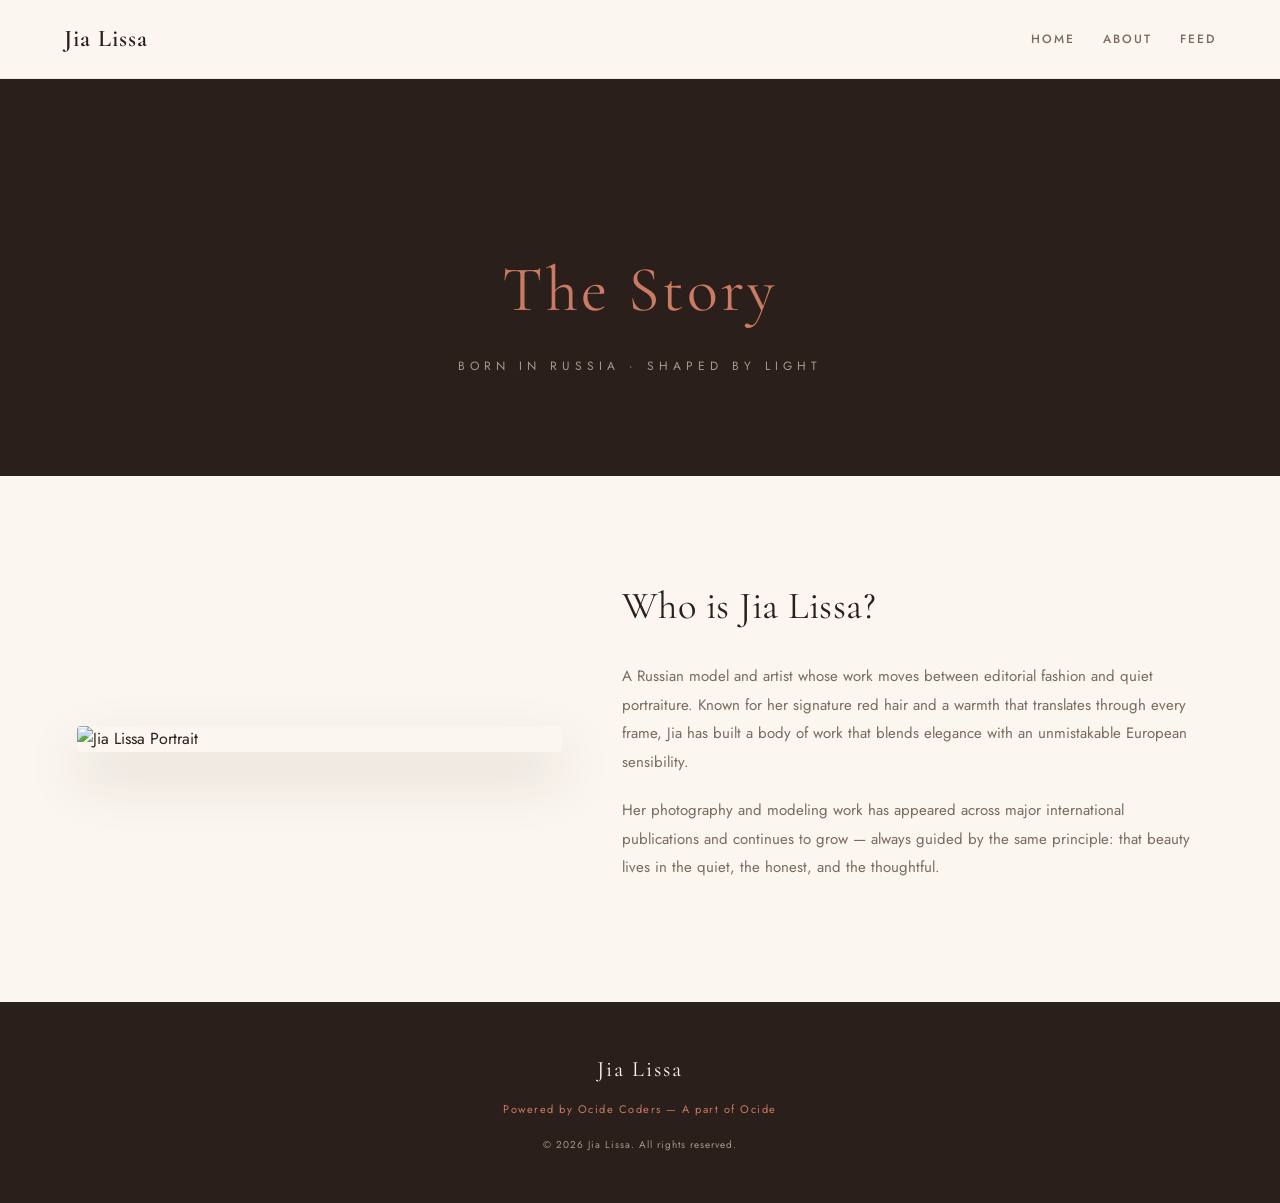
==== about.html @ 5b908af6 "Initial setup: Jia Lissa site structure — split hero, intro, featured, feed scroller, about" ====
<!DOCTYPE html>
<html lang="en">
<head>
    <meta charset="UTF-8">
    <meta name="viewport" content="width=device-width, initial-scale=1.0">
    <title>About Jia Lissa | Biography</title>
    <meta name="description" content="The official biography of Jia Lissa — Russian model and artist.">
    <meta name="theme-color" content="#2A1F1A">
    <link rel="canonical" href="https://jia-lissa.onrender.com/about.html">
    <link rel="icon" type="image/svg+xml" href="favicon.svg">
    <link rel="preconnect" href="https://fonts.googleapis.com">
    <link rel="preconnect" href="https://fonts.gstatic.com" crossorigin>
    <link href="https://fonts.googleapis.com/css2?family=Cormorant+Garamond:ital,wght@0,300;0,400;0,600;1,400&family=Jost:wght@300;400;500;600&family=JetBrains+Mono:wght@400&display=swap" rel="stylesheet">
    <link rel="stylesheet" href="style.css">
</head>
<body>
    <header class="main-header">
        <div class="logo">Jia Lissa</div>
        <nav>
            <a href="index.html">Home</a>
            <a href="about.html">About</a>
            <a href="feed.html">Feed</a>
        </nav>
    </header>

    <section class="about-hero">
        <h1>The Story</h1>
        <p>Born in Russia · Shaped by Light</p>
    </section>

    <section class="about-content">
        <div class="bio-grid">
            <div class="bio-image">
                <img src="" alt="Jia Lissa Portrait">
            </div>
            <div class="bio-text">
                <h2>Who is Jia Lissa?</h2>
                <p>A Russian model and artist whose work moves between editorial fashion and quiet portraiture. Known for her signature red hair and a warmth that translates through every frame, Jia has built a body of work that blends elegance with an unmistakable European sensibility.</p>
                <p>Her photography and modeling work has appeared across major international publications and continues to grow — always guided by the same principle: that beauty lives in the quiet, the honest, and the thoughtful.</p>
            </div>
        </div>
    </section>

    <footer>
        <div class="footer-content">
            <p class="footer-logo">Jia Lissa</p>
            <p class="footer-credit">Powered by Ocide Coders — A part of Ocide</p>
            <p class="footer-copy">&copy; 2026 Jia Lissa. All rights reserved.</p>
        </div>
    </footer>

    <script src="data.js"></script>
    <script src="main.js"></script>
</body>
</html>
---- style.css ----
/* ===================================================================
   JIA LISSA — MASTER STYLESHEET
   Ocide Coders — 2026
   =================================================================== */

* { margin: 0; padding: 0; box-sizing: border-box; }
html { scroll-behavior: smooth; -webkit-text-size-adjust: 100%; }
img { max-width: 100%; display: block; }
a { text-decoration: none; color: inherit; }
button { font-family: inherit; cursor: pointer; }

:root {
    --ivory: #FBF6EF;
    --cream: #F5EDE1;
    --espresso: #2A1F1A;
    --espresso-soft: #3D2E26;
    --cognac: #A0522D;
    --cognac-soft: rgba(160, 82, 45, 0.12);
    --rose: #C97B63;
    --rose-soft: rgba(201, 123, 99, 0.15);
    --charcoal: #1A1310;
    --muted: #7A6B60;
    --muted-2: #A8998C;
}

body {
    font-family: 'Jost', -apple-system, BlinkMacSystemFont, sans-serif;
    background: var(--ivory);
    color: var(--espresso);
    line-height: 1.6;
    -webkit-font-smoothing: antialiased;
    overflow-x: hidden;
}

/* ===== HEADER ===== */
.main-header {
    display: flex;
    justify-content: space-between;
    align-items: center;
    padding: 20px 5%;
    background: rgba(251, 246, 239, 0.95);
    backdrop-filter: blur(10px);
    -webkit-backdrop-filter: blur(10px);
    position: sticky;
    top: 0;
    z-index: 1000;
    border-bottom: 1px solid rgba(42, 31, 26, 0.06);
}
.logo {
    font-family: 'Cormorant Garamond', serif;
    font-size: 24px;
    font-weight: 600;
    letter-spacing: 1px;
    color: var(--espresso);
    white-space: nowrap;
}
.main-header nav {
    display: flex;
    gap: 28px;
    flex-wrap: nowrap;
}
.main-header nav a {
    font-size: 12px;
    font-weight: 500;
    letter-spacing: 2px;
    text-transform: uppercase;
    color: var(--muted);
    transition: color 0.3s ease;
}
.main-header nav a:hover { color: var(--cognac); }

/* ===== BUTTONS ===== */
.btn-outline {
    display: inline-block;
    padding: 14px 38px;
    border: 1px solid var(--cognac);
    color: var(--cognac);
    font-size: 11px;
    letter-spacing: 3px;
    text-transform: uppercase;
    font-family: 'Jost', sans-serif;
    transition: all 0.4s ease;
    background: transparent;
    cursor: pointer;
}
.btn-outline:hover {
    background: var(--cognac);
    color: var(--ivory);
}

/* ===== SECTION TITLE ===== */
.section-title {
    text-align: center;
    margin-bottom: 60px;
}
.section-title h2 {
    font-family: 'Cormorant Garamond', serif;
    font-size: clamp(1.8rem, 4vw, 2.8rem);
    font-weight: 400;
    letter-spacing: 1px;
    color: var(--espresso);
    margin-bottom: 18px;
}
.divider {
    width: 60px;
    height: 1px;
    background: var(--cognac);
    margin: 0 auto;
}
.section-sub {
    font-family: 'Cormorant Garamond', serif;
    font-style: italic;
    font-size: 15px;
    color: var(--muted);
    margin-top: 18px;
}

/* ===== HERO — SPLIT SCREEN ===== */
.hero-split {
    display: grid;
    grid-template-columns: 1.15fr 1fr;
    min-height: 100vh;
    overflow: hidden;
}
.hero-visual {
    position: relative;
    overflow: hidden;
    background: var(--espresso);
}
.hero-slideshow {
    position: absolute;
    inset: 0;
}
.hero-slide {
    position: absolute;
    inset: 0;
    background-size: cover;
    background-position: center top;
    background-repeat: no-repeat;
    opacity: 0;
    transform: scale(1.05);
    transition: opacity 2s ease-in-out, transform 6s ease-out;
}
.hero-slide.active {
    opacity: 1;
    transform: scale(1.12);
}
.hero-visual-overlay {
    position: absolute;
    inset: 0;
    background: linear-gradient(90deg, transparent 60%, rgba(42, 31, 26, 0.15) 100%);
    pointer-events: none;
    z-index: 2;
}
.hero-text {
    display: flex;
    flex-direction: column;
    justify-content: center;
    padding: 80px 8%;
    background: var(--ivory);
    position: relative;
    z-index: 3;
}
.hero-eyebrow {
    font-size: 11px;
    letter-spacing: 5px;
    text-transform: uppercase;
    color: var(--cognac);
    margin-bottom: 26px;
}
.hero-text h1 {
    font-family: 'Cormorant Garamond', serif;
    font-size: clamp(3rem, 8vw, 6.5rem);
    font-weight: 300;
    line-height: 0.95;
    color: var(--espresso);
    letter-spacing: -1px;
    margin-bottom: 30px;
}
.hero-text h1 .italic {
    font-style: italic;
    font-weight: 400;
    color: var(--cognac);
}
.hero-line {
    width: 60px;
    height: 1px;
    background: var(--cognac);
    margin-bottom: 30px;
}
.hero-lead {
    font-size: 15px;
    line-height: 1.8;
    color: var(--muted);
    max-width: 400px;
    margin-bottom: 40px;
}

/* ===== INTRO SECTION ===== */
.intro-section {
    display: grid;
    grid-template-columns: 1fr 1.1fr;
    align-items: center;
    gap: 70px;
    max-width: 1200px;
    margin: 0 auto;
    padding: 120px 6%;
    background: var(--cream);
}
.intro-image-wrap {
    position: relative;
}
.intro-image-wrap::before {
    content: '';
    position: absolute;
    top: 18px;
    left: 18px;
    right: -18px;
    bottom: -18px;
    border: 1px solid var(--cognac);
    z-index: 0;
    pointer-events: none;
}
.intro-image-wrap img {
    position: relative;
    width: 100%;
    display: block;
    border-radius: 4px;
    z-index: 1;
}
.intro-text-wrap { max-width: 520px; }
.intro-eyebrow {
    font-size: 11px;
    letter-spacing: 5px;
    text-transform: uppercase;
    color: var(--cognac);
    margin-bottom: 20px;
}
.intro-text-wrap h2 {
    font-family: 'Cormorant Garamond', serif;
    font-size: clamp(1.8rem, 4vw, 2.6rem);
    font-weight: 400;
    color: var(--espresso);
    margin-bottom: 22px;
    letter-spacing: 0.5px;
}
.intro-divider {
    width: 50px;
    height: 1px;
    background: var(--cognac);
    margin-bottom: 28px;
}
.intro-text {
    font-size: 15px;
    line-height: 1.9;
    color: var(--muted);
}
@media (max-width: 900px) {
    .intro-section {
        grid-template-columns: 1fr;
        gap: 50px;
        padding: 80px 6%;
    }
    .intro-text-wrap {
        max-width: 100%;
        text-align: center;
    }
    .intro-divider { margin: 0 auto 28px; }
    .intro-image-wrap::before {
        top: 12px; left: 12px; right: -12px; bottom: -12px;
    }
    .intro-image-wrap {
        max-width: 320px;
        margin: 0 auto;
    }
}
@media (max-width: 480px) {
    .intro-image-wrap { max-width: 260px; }
}

/* ===== FEATURED (Masonry) ===== */
.featured-section {
    padding: 100px 6%;
    background: var(--ivory);
}
.featured-grid {
    column-count: 3;
    column-gap: 18px;
    max-width: 1300px;
    margin: 0 auto;
}
.featured-grid img {
    width: 100%;
    height: auto;
    margin-bottom: 18px;
    border-radius: 4px;
    display: block;
    cursor: pointer;
    break-inside: avoid;
    filter: brightness(0.98);
    transition: transform 0.5s ease, filter 0.5s ease, box-shadow 0.5s ease;
}
.featured-grid img:hover {
    transform: scale(1.02);
    filter: brightness(1.05);
    box-shadow: 0 20px 40px rgba(42, 31, 26, 0.12);
}
@media (max-width: 900px) {
    .featured-grid { column-count: 2; column-gap: 12px; }
    .featured-grid img { margin-bottom: 12px; }
}
@media (max-width: 500px) {
    .featured-section { padding: 60px 4%; }
    .featured-grid { column-count: 2; column-gap: 10px; }
}

/* ===== JIA CTA CARD ===== */
.jia-cta-section {
    padding: 100px 6%;
    background: var(--cream);
}
.jia-cta-wrap {
    max-width: 720px;
    margin: 0 auto;
}
.jia-cta-card {
    position: relative;
    padding: 70px 48px;
    text-align: center;
    background: linear-gradient(180deg, #2A1F1A 0%, #3D2E26 100%);
    border: 1px solid rgba(201, 123, 99, 0.3);
    border-radius: 20px;
    overflow: hidden;
    transition: all 0.4s ease;
}
.jia-cta-card::before {
    content: '';
    position: absolute;
    top: 0; left: 50%;
    transform: translateX(-50%);
    width: 300px;
    height: 2px;
    background: linear-gradient(90deg, transparent, var(--rose), transparent);
    filter: blur(8px);
}
.jia-cta-card:hover {
    border-color: var(--rose);
    transform: translateY(-4px);
    box-shadow: 0 30px 60px rgba(201, 123, 99, 0.15);
}
.jia-cta-eyebrow {
    position: relative;
    z-index: 1;
    font-family: 'JetBrains Mono', monospace;
    font-size: 11px;
    letter-spacing: 5px;
    text-transform: uppercase;
    color: var(--rose);
    margin-bottom: 24px;
}
.jia-cta-card h2 {
    position: relative;
    z-index: 1;
    font-family: 'Cormorant Garamond', serif;
    font-size: clamp(1.6rem, 4vw, 2.4rem);
    font-weight: 400;
    color: #F4E9D5;
    letter-spacing: 0.5px;
    line-height: 1.3;
    margin-bottom: 32px;
}
.jia-cta-divider {
    position: relative;
    z-index: 1;
    width: 60px;
    height: 1px;
    background: linear-gradient(90deg, transparent, var(--rose), transparent);
    margin: 0 auto 36px;
}
.jia-cta-btn {
    position: relative;
    z-index: 1;
    display: inline-flex;
    align-items: center;
    gap: 12px;
    padding: 16px 42px;
    border: 1px solid var(--rose);
    color: var(--rose);
    background: transparent;
    font-size: 11px;
    letter-spacing: 3px;
    text-transform: uppercase;
    font-family: 'Jost', sans-serif;
    transition: all 0.4s ease;
}
.jia-cta-btn span { transition: transform 0.4s ease; }
.jia-cta-btn:hover {
    background: var(--rose);
    color: var(--espresso);
}
.jia-cta-btn:hover span { transform: translateX(6px); }
@media (max-width: 600px) {
    .jia-cta-section { padding: 60px 5%; }
    .jia-cta-card { padding: 48px 28px; }
}

/* ===== FOOTER ===== */
footer {
    background: var(--espresso);
    color: var(--ivory);
    text-align: center;
    padding: 50px 20px;
}
.footer-logo {
    font-family: 'Cormorant Garamond', serif;
    font-size: 22px;
    letter-spacing: 2px;
    margin-bottom: 14px;
    color: var(--ivory);
}
.footer-credit {
    font-size: 11px;
    letter-spacing: 1.5px;
    color: var(--rose);
    margin-bottom: 18px;
}
.footer-copy {
    font-size: 10px;
    color: var(--muted-2);
    letter-spacing: 1px;
}

/* ===== RESPONSIVE ===== */
@media (max-width: 900px) {
    .hero-split {
        grid-template-columns: 1fr;
        min-height: auto;
    }
    .hero-visual {
        height: 70vh;
        min-height: 500px;
    }
    .hero-text {
        padding: 60px 6%;
        text-align: center;
        align-items: center;
    }
    .hero-lead { margin: 0 auto 40px; }
    .hero-line { margin: 0 auto 30px; }
}
@media (max-width: 600px) {
    .main-header { padding: 16px 5%; }
    .logo { font-size: 20px; }
    .main-header nav { gap: 18px; }
    .main-header nav a { font-size: 10px; letter-spacing: 1.5px; }
    .hero-visual { height: 60vh; min-height: 400px; }
    .section-title { margin-bottom: 40px; }
}
@media (max-width: 420px) {
    .logo { font-size: 17px; }
    .main-header nav { gap: 12px; }
    .main-header nav a { font-size: 9px; letter-spacing: 1px; }
}

/* ===== LIGHTBOX ===== */
.lightbox-overlay {
    position: fixed;
    inset: 0;
    background: rgba(20, 14, 10, 0.96);
    display: flex;
    align-items: center;
    justify-content: center;
    z-index: 10000;
    padding: 20px;
    cursor: pointer;
}
.lightbox-image {
    max-width: 95%;
    max-height: 90vh;
    box-shadow: 0 20px 60px rgba(0, 0, 0, 0.8);
    border-radius: 4px;
    object-fit: contain;
}
.lightbox-close {
    position: absolute;
    top: 15px;
    right: 25px;
    font-size: 45px;
    color: var(--ivory);
    cursor: pointer;
    line-height: 1;
    z-index: 10001;
    transition: color 0.3s ease;
}
.lightbox-close:hover { color: var(--rose); }

/* ===== FEED PAGE — full-screen scroller ===== */
.feed-page { background: #14100D; }
.feed-page .main-header { display: none; }
.feed-scroller {
    height: 100vh;
    overflow-y: scroll;
    scroll-snap-type: y mandatory;
    scroll-behavior: smooth;
    background: #14100D;
    scrollbar-width: none;
    -ms-overflow-style: none;
}
.feed-scroller::-webkit-scrollbar { display: none; }
.feed-item {
    position: relative;
    height: 100vh;
    width: 100%;
    scroll-snap-align: start;
    scroll-snap-stop: always;
    display: flex;
    align-items: center;
    justify-content: center;
    overflow: hidden;
    background: #14100D;
}
.feed-item img {
    width: 100%;
    height: 100%;
    object-fit: contain;
    display: block;
    opacity: 0;
    transform: scale(0.96);
    transition: opacity 0.7s ease, transform 0.7s ease;
}
.feed-item.visible img {
    opacity: 1;
    transform: scale(1);
}
.feed-item::after {
    content: '';
    position: absolute;
    inset: 0;
    background: linear-gradient(180deg, rgba(0,0,0,0.15) 0%, transparent 20%, transparent 80%, rgba(0,0,0,0.4) 100%);
    pointer-events: none;
}
.feed-item .feed-count {
    position: absolute;
    top: 20px;
    right: 22px;
    z-index: 5;
    font-family: 'JetBrains Mono', monospace;
    font-size: 11px;
    letter-spacing: 2px;
    color: rgba(251, 246, 239, 0.75);
    background: rgba(0, 0, 0, 0.4);
    padding: 6px 12px;
    border-radius: 100px;
    backdrop-filter: blur(8px);
    border: 1px solid rgba(251, 246, 239, 0.1);
}
.feed-item .feed-hint {
    position: absolute;
    bottom: 30px;
    left: 50%;
    transform: translateX(-50%);
    z-index: 5;
    display: flex;
    flex-direction: column;
    align-items: center;
    gap: 8px;
    color: rgba(251, 246, 239, 0.7);
    font-family: 'JetBrains Mono', monospace;
    font-size: 10px;
    letter-spacing: 3px;
    text-transform: uppercase;
    animation: bounceDown 2s infinite;
}
.feed-item .feed-hint::after {
    content: '↓';
    font-size: 20px;
}
@keyframes bounceDown {
    0%, 100% { transform: translate(-50%, 0); opacity: 0.5; }
    50% { transform: translate(-50%, 8px); opacity: 1; }
}
.feed-back {
    position: fixed;
    top: 20px;
    left: 20px;
    z-index: 210;
    width: 44px;
    height: 44px;
    display: flex;
    align-items: center;
    justify-content: center;
    background: rgba(0, 0, 0, 0.5);
    border: 1px solid rgba(251, 246, 239, 0.15);
    border-radius: 50%;
    color: var(--ivory);
    backdrop-filter: blur(8px);
    transition: all 0.3s ease;
}
.feed-back::before {
    content: '';
    display: block;
    width: 10px;
    height: 10px;
    border-left: 2px solid currentColor;
    border-bottom: 2px solid currentColor;
    transform: rotate(45deg);
    margin-left: 3px;
    transition: margin 0.3s ease;
}
.feed-back:hover {
    background: var(--rose);
    color: var(--espresso);
    border-color: var(--rose);
}
.feed-back:hover::before { margin-left: 0; }
.feed-progress {
    position: fixed;
    top: 0;
    left: 0;
    height: 2px;
    background: linear-gradient(90deg, var(--cognac), var(--rose));
    z-index: 200;
    transition: width 0.3s ease;
    box-shadow: 0 0 12px rgba(201, 123, 99, 0.6);
}
@media (max-width: 600px) {
    .feed-item .feed-count { top: 14px; right: 14px; font-size: 10px; }
    .feed-back { top: 14px; left: 14px; width: 40px; height: 40px; }
}

/* ===== ABOUT PAGE ===== */
.about-hero {
    padding: 160px 20px 100px;
    text-align: center;
    background: var(--espresso);
}
.about-hero h1 {
    font-family: 'Cormorant Garamond', serif;
    font-size: clamp(2.4rem, 6vw, 4rem);
    font-weight: 400;
    letter-spacing: 3px;
    color: var(--rose);
    margin-bottom: 15px;
}
.about-hero p {
    font-size: 12px;
    letter-spacing: 5px;
    text-transform: uppercase;
    color: var(--muted-2);
}
.about-content {
    padding: 100px 6%;
    background: var(--ivory);
}
.bio-grid {
    display: grid;
    grid-template-columns: 1fr 1.2fr;
    gap: 60px;
    align-items: center;
    max-width: 1200px;
    margin: 0 auto;
}
.bio-image img {
    width: 100%;
    height: auto;
    display: block;
    border-radius: 4px;
    box-shadow: 0 25px 55px rgba(42, 31, 26, 0.15);
}
.bio-text h2 {
    font-family: 'Cormorant Garamond', serif;
    font-size: clamp(1.7rem, 4vw, 2.4rem);
    font-weight: 400;
    color: var(--espresso);
    margin-bottom: 25px;
    letter-spacing: 0.5px;
}
.bio-text p {
    font-size: 15px;
    line-height: 1.9;
    color: var(--muted);
    margin-bottom: 20px;
}
@media (max-width: 900px) {
    .about-content { padding: 60px 5%; }
    .bio-grid { grid-template-columns: 1fr; gap: 40px; }
    .bio-image { max-width: 320px; margin: 0 auto; }
    .bio-text { text-align: center; }
}
@media (max-width: 480px) {
    .bio-image { max-width: 260px; }
}
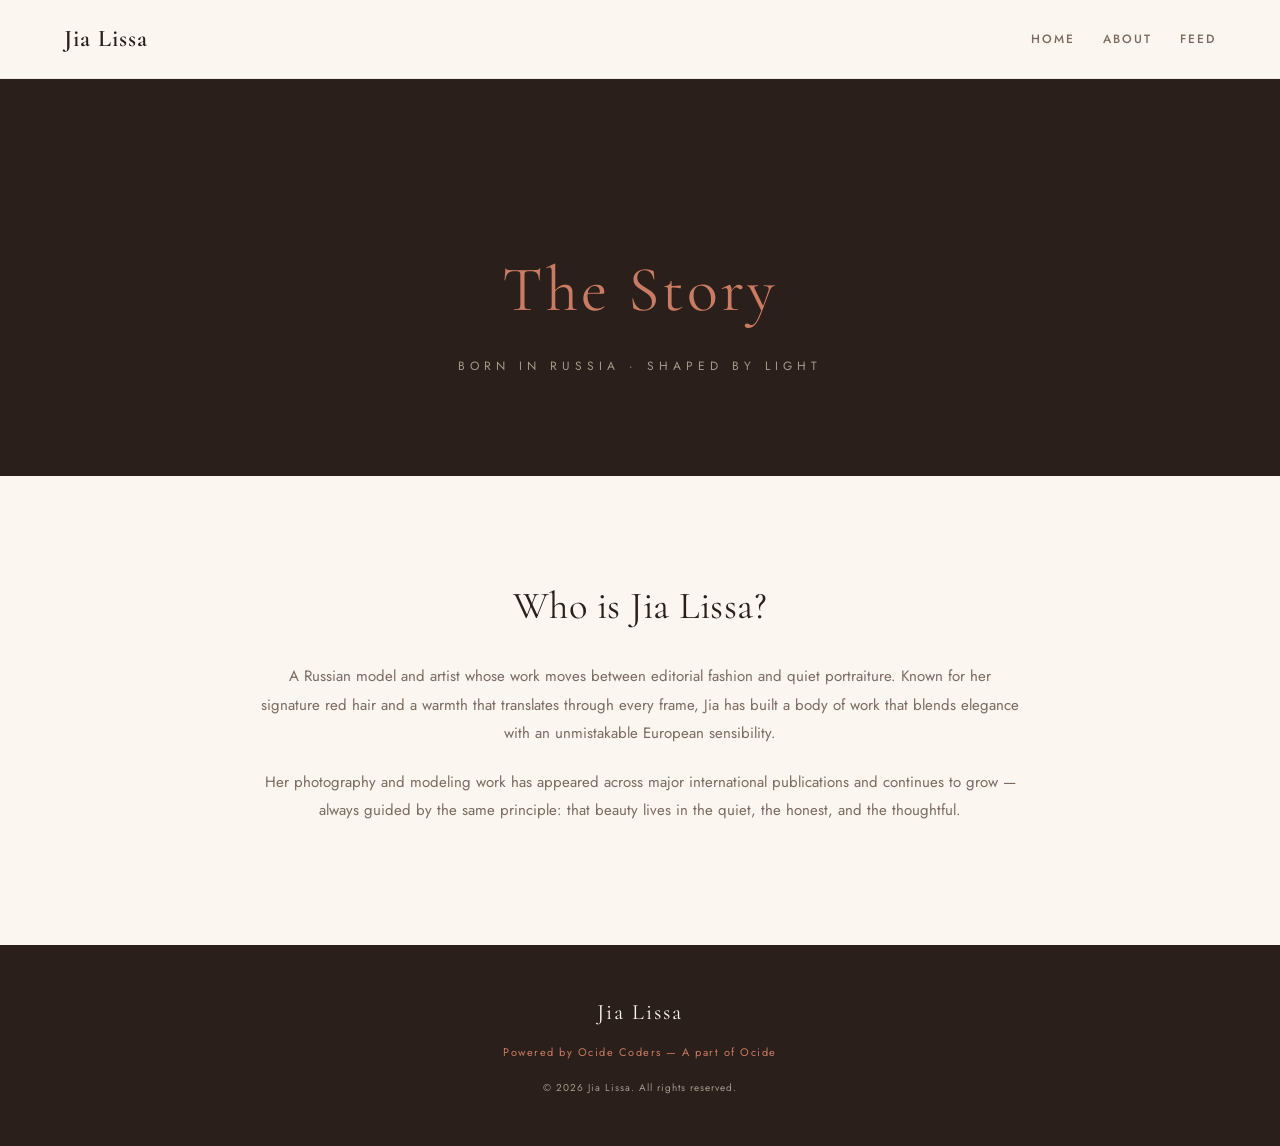
==== commit 0aef3227: "Fix: Empty bio image container — JS dynamically loads or hides" ====
--- a/about.html
+++ b/about.html
@@ -30,9 +30,7 @@
 
     <section class="about-content">
         <div class="bio-grid">
-            <div class="bio-image">
-                <img src="" alt="Jia Lissa Portrait">
-            </div>
+            <div class="bio-image" id="bioImageWrap"></div>
             <div class="bio-text">
                 <h2>Who is Jia Lissa?</h2>
                 <p>A Russian model and artist whose work moves between editorial fashion and quiet portraiture. Known for her signature red hair and a warmth that translates through every frame, Jia has built a body of work that blends elegance with an unmistakable European sensibility.</p>
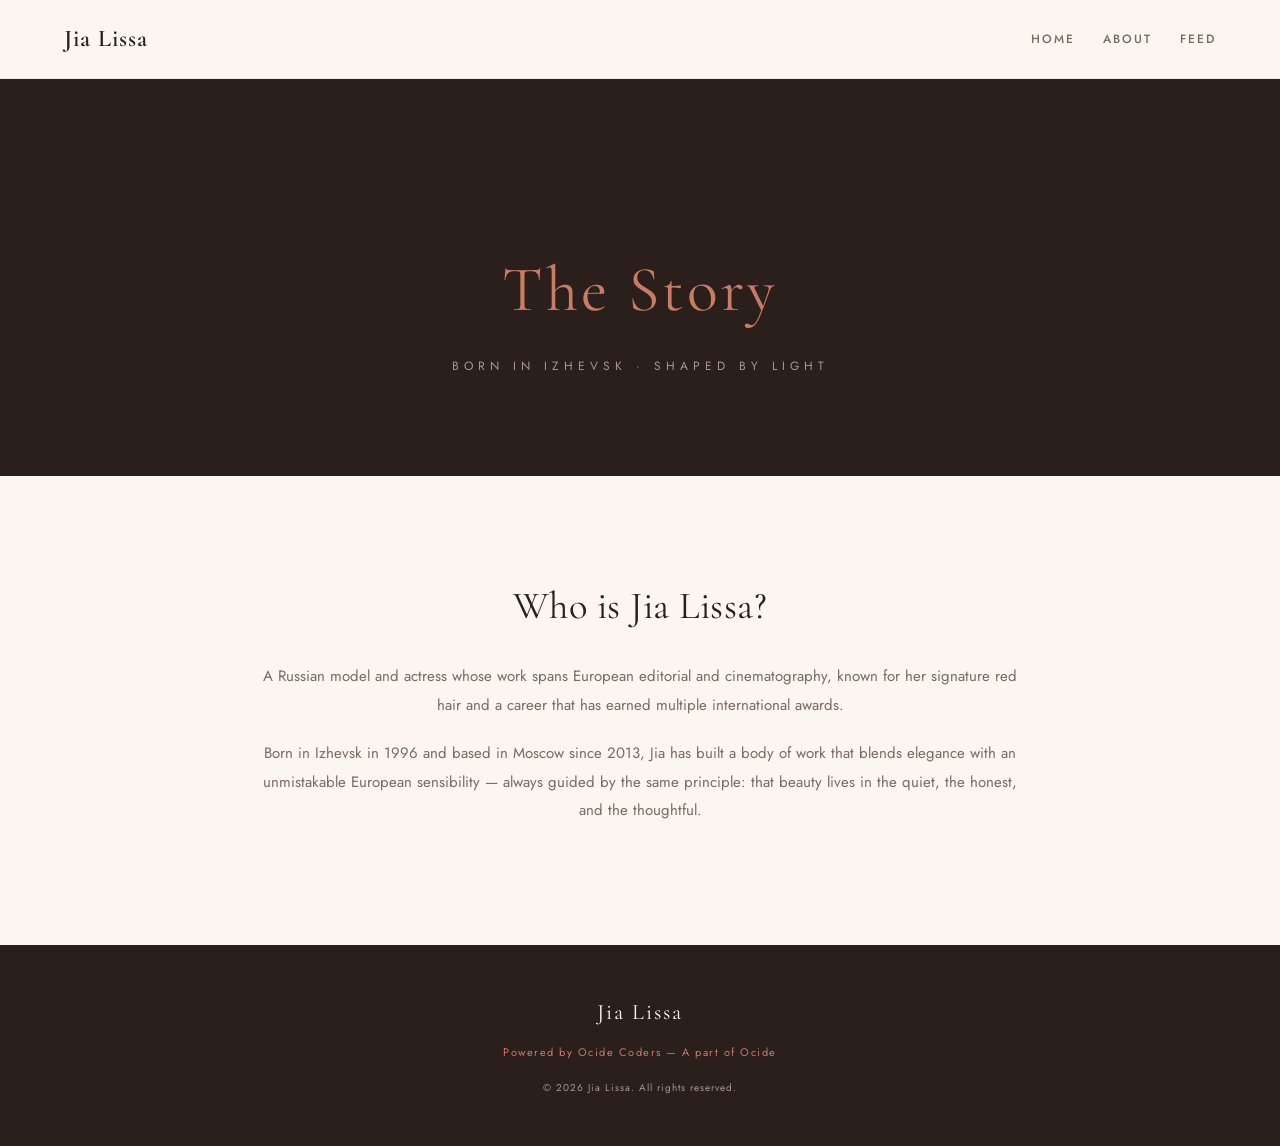
==== commit 20ef71b9: "About: Update biography with dignified B-version copy + Person Schema + SEO keywords" ====
--- a/about.html
+++ b/about.html
@@ -3,11 +3,53 @@
 <head>
     <meta charset="UTF-8">
     <meta name="viewport" content="width=device-width, initial-scale=1.0">
-    <title>About Jia Lissa | Biography</title>
-    <meta name="description" content="The official biography of Jia Lissa — Russian model and artist.">
+    <title>About Jia Lissa | Official Biography</title>
+    <meta name="description" content="The official biography of Jia Lissa — Russian model and actress known for her signature red hair and international awards.">
+    <meta name="keywords" content="Jia Lissa, Jia Lissa biography, Jia Lissa model, Jia Lissa actress, Jia Lissa official, Russian model, redhead model, Julia Chirkova, Jia Lissa awards">
+    <meta name="author" content="Jia Lissa">
+    <meta name="robots" content="index, follow">
     <meta name="theme-color" content="#2A1F1A">
     <link rel="canonical" href="https://jia-lissa.onrender.com/about.html">
     <link rel="icon" type="image/svg+xml" href="favicon.svg">
+    <link rel="apple-touch-icon" href="favicon.svg">
+
+    <meta property="og:type" content="profile">
+    <meta property="og:site_name" content="Jia Lissa">
+    <meta property="og:url" content="https://jia-lissa.onrender.com/about.html">
+    <meta property="og:title" content="About Jia Lissa | Official Biography">
+    <meta property="og:description" content="Russian model and actress — editorial, portraiture, and international awards.">
+    <meta property="og:image" content="https://i.ibb.co.com/DHTr26zH/85027222-001-07c4.jpg">
+
+    <meta name="twitter:card" content="summary_large_image">
+    <meta name="twitter:title" content="About Jia Lissa | Official Biography">
+    <meta name="twitter:description" content="Russian model and actress — editorial, portraiture, and international awards.">
+    <meta name="twitter:image" content="https://i.ibb.co.com/DHTr26zH/85027222-001-07c4.jpg">
+
+    <script type="application/ld+json">
+    {
+        "@context": "https://schema.org",
+        "@type": "Person",
+        "name": "Jia Lissa",
+        "alternateName": ["Jea Lissa", "Jia Lisa", "Julia Chirkova"],
+        "birthDate": "1996-09-01",
+        "birthPlace": {
+            "@type": "Place",
+            "name": "Izhevsk, Russia"
+        },
+        "nationality": "Russian",
+        "jobTitle": "Model, Actress",
+        "height": "166 cm",
+        "url": "https://jia-lissa.onrender.com/about.html",
+        "image": "https://i.ibb.co.com/DHTr26zH/85027222-001-07c4.jpg",
+        "award": [
+            "XBIZ Europa Award 2020 — Female Performer of the Year",
+            "AVN Award 2020 — Best Foreign-Shot Group Sex Scene",
+            "AVN Award 2022 — Best International Anal Sex Scene",
+            "XBIZ Europa Award 2023 — Best Sex Scene – Gonzo"
+        ]
+    }
+    </script>
+
     <link rel="preconnect" href="https://fonts.googleapis.com">
     <link rel="preconnect" href="https://fonts.gstatic.com" crossorigin>
     <link href="https://fonts.googleapis.com/css2?family=Cormorant+Garamond:ital,wght@0,300;0,400;0,600;1,400&family=Jost:wght@300;400;500;600&family=JetBrains+Mono:wght@400&display=swap" rel="stylesheet">
@@ -25,7 +67,7 @@
 
     <section class="about-hero">
         <h1>The Story</h1>
-        <p>Born in Russia · Shaped by Light</p>
+        <p>Born in Izhevsk · Shaped by Light</p>
     </section>
 
     <section class="about-content">
@@ -33,8 +75,8 @@
             <div class="bio-image" id="bioImageWrap"></div>
             <div class="bio-text">
                 <h2>Who is Jia Lissa?</h2>
-                <p>A Russian model and artist whose work moves between editorial fashion and quiet portraiture. Known for her signature red hair and a warmth that translates through every frame, Jia has built a body of work that blends elegance with an unmistakable European sensibility.</p>
-                <p>Her photography and modeling work has appeared across major international publications and continues to grow — always guided by the same principle: that beauty lives in the quiet, the honest, and the thoughtful.</p>
+                <p>A Russian model and actress whose work spans European editorial and cinematography, known for her signature red hair and a career that has earned multiple international awards.</p>
+                <p>Born in Izhevsk in 1996 and based in Moscow since 2013, Jia has built a body of work that blends elegance with an unmistakable European sensibility — always guided by the same principle: that beauty lives in the quiet, the honest, and the thoughtful.</p>
             </div>
         </div>
     </section>
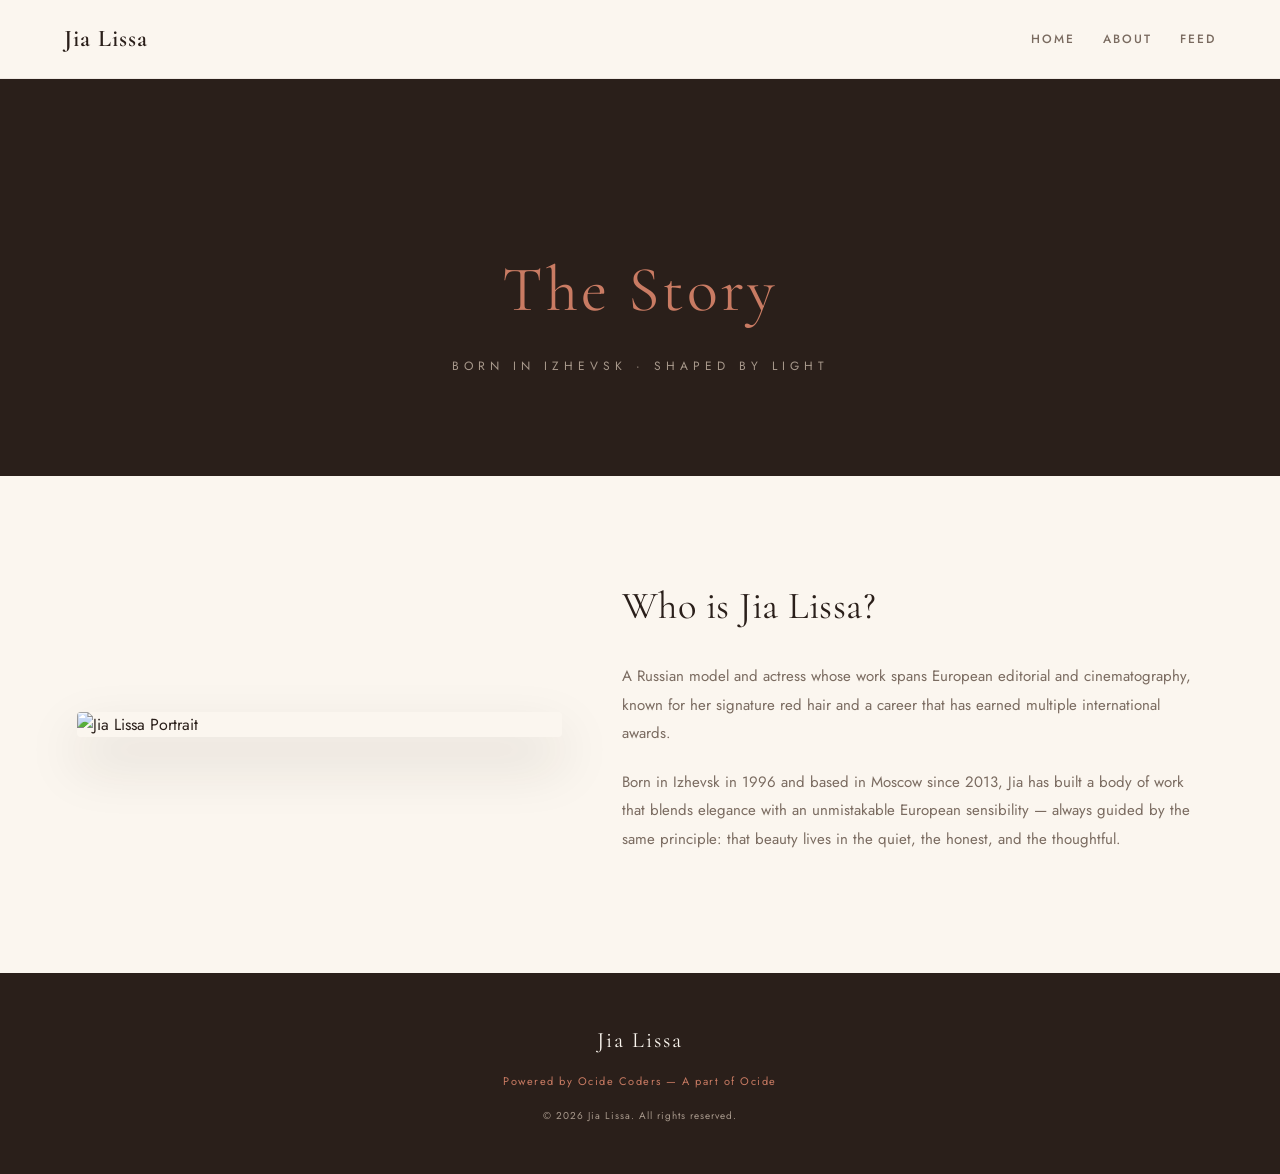
==== commit b420486c: "SEO: Add favicon full set, robots.txt, sitemap.xml, WebSite + Person Schema" ====
--- a/about.html
+++ b/about.html
@@ -10,8 +10,12 @@
     <meta name="robots" content="index, follow">
     <meta name="theme-color" content="#2A1F1A">
     <link rel="canonical" href="https://jia-lissa.onrender.com/about.html">
-    <link rel="icon" type="image/svg+xml" href="favicon.svg">
-    <link rel="apple-touch-icon" href="favicon.svg">
+    <link rel="icon" type="image/png" href="/favicon-96x96.png" sizes="96x96">
+    <link rel="icon" type="image/svg+xml" href="/favicon.svg">
+    <link rel="shortcut icon" href="/favicon.ico">
+    <link rel="apple-touch-icon" sizes="180x180" href="/apple-touch-icon.png">
+    <meta name="apple-mobile-web-app-title" content="Jia Lissa">
+    <link rel="manifest" href="/site.webmanifest">
 
     <meta property="og:type" content="profile">
     <meta property="og:site_name" content="Jia Lissa">
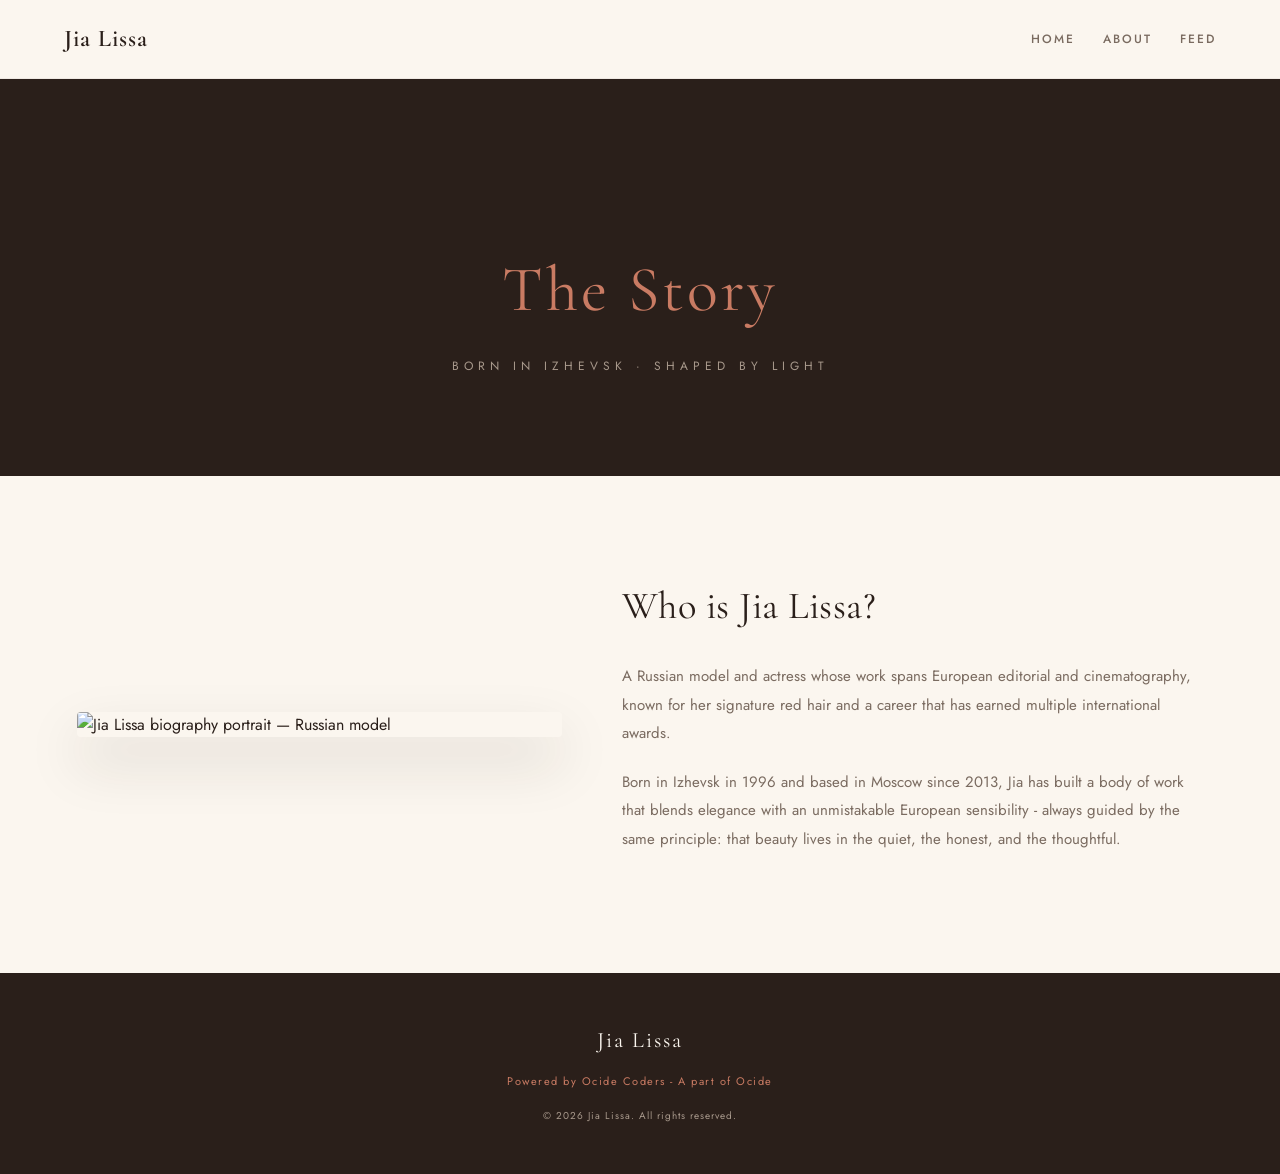
==== commit 255e8ba6: "Fix: Replace em-dash with hyphen for better Bing encoding compatibility" ====
--- a/about.html
+++ b/about.html
@@ -4,7 +4,7 @@
     <meta charset="UTF-8">
     <meta name="viewport" content="width=device-width, initial-scale=1.0">
     <title>About Jia Lissa | Official Biography</title>
-    <meta name="description" content="The official biography of Jia Lissa — Russian model and actress known for her signature red hair and international awards.">
+    <meta name="description" content="The official biography of Jia Lissa - Russian model and actress known for her signature red hair and international awards.">
     <meta name="keywords" content="Jia Lissa, Jia Lissa biography, Jia Lissa model, Jia Lissa actress, Jia Lissa official, Russian model, redhead model, Julia Chirkova, Jia Lissa awards">
     <meta name="author" content="Jia Lissa">
     <meta name="robots" content="index, follow">
@@ -21,12 +21,12 @@
     <meta property="og:site_name" content="Jia Lissa">
     <meta property="og:url" content="https://jia-lissa.onrender.com/about.html">
     <meta property="og:title" content="About Jia Lissa | Official Biography">
-    <meta property="og:description" content="Russian model and actress — editorial, portraiture, and international awards.">
+    <meta property="og:description" content="Russian model and actress - editorial, portraiture, and international awards.">
     <meta property="og:image" content="https://i.ibb.co.com/DHTr26zH/85027222-001-07c4.jpg">
 
     <meta name="twitter:card" content="summary_large_image">
     <meta name="twitter:title" content="About Jia Lissa | Official Biography">
-    <meta name="twitter:description" content="Russian model and actress — editorial, portraiture, and international awards.">
+    <meta name="twitter:description" content="Russian model and actress - editorial, portraiture, and international awards.">
     <meta name="twitter:image" content="https://i.ibb.co.com/DHTr26zH/85027222-001-07c4.jpg">
 
     <script type="application/ld+json">
@@ -46,10 +46,10 @@
         "url": "https://jia-lissa.onrender.com/about.html",
         "image": "https://i.ibb.co.com/DHTr26zH/85027222-001-07c4.jpg",
         "award": [
-            "XBIZ Europa Award 2020 — Female Performer of the Year",
-            "AVN Award 2020 — Best Foreign-Shot Group Sex Scene",
-            "AVN Award 2022 — Best International Anal Sex Scene",
-            "XBIZ Europa Award 2023 — Best Sex Scene – Gonzo"
+            "XBIZ Europa Award 2020 - Female Performer of the Year",
+            "AVN Award 2020 - Best Foreign-Shot Group Sex Scene",
+            "AVN Award 2022 - Best International Anal Sex Scene",
+            "XBIZ Europa Award 2023 - Best Sex Scene – Gonzo"
         ]
     }
     </script>
@@ -80,7 +80,7 @@
             <div class="bio-text">
                 <h2>Who is Jia Lissa?</h2>
                 <p>A Russian model and actress whose work spans European editorial and cinematography, known for her signature red hair and a career that has earned multiple international awards.</p>
-                <p>Born in Izhevsk in 1996 and based in Moscow since 2013, Jia has built a body of work that blends elegance with an unmistakable European sensibility — always guided by the same principle: that beauty lives in the quiet, the honest, and the thoughtful.</p>
+                <p>Born in Izhevsk in 1996 and based in Moscow since 2013, Jia has built a body of work that blends elegance with an unmistakable European sensibility - always guided by the same principle: that beauty lives in the quiet, the honest, and the thoughtful.</p>
             </div>
         </div>
     </section>
@@ -88,7 +88,7 @@
     <footer>
         <div class="footer-content">
             <p class="footer-logo">Jia Lissa</p>
-            <p class="footer-credit">Powered by Ocide Coders — A part of Ocide</p>
+            <p class="footer-credit">Powered by Ocide Coders - A part of Ocide</p>
             <p class="footer-copy">&copy; 2026 Jia Lissa. All rights reserved.</p>
         </div>
     </footer>
